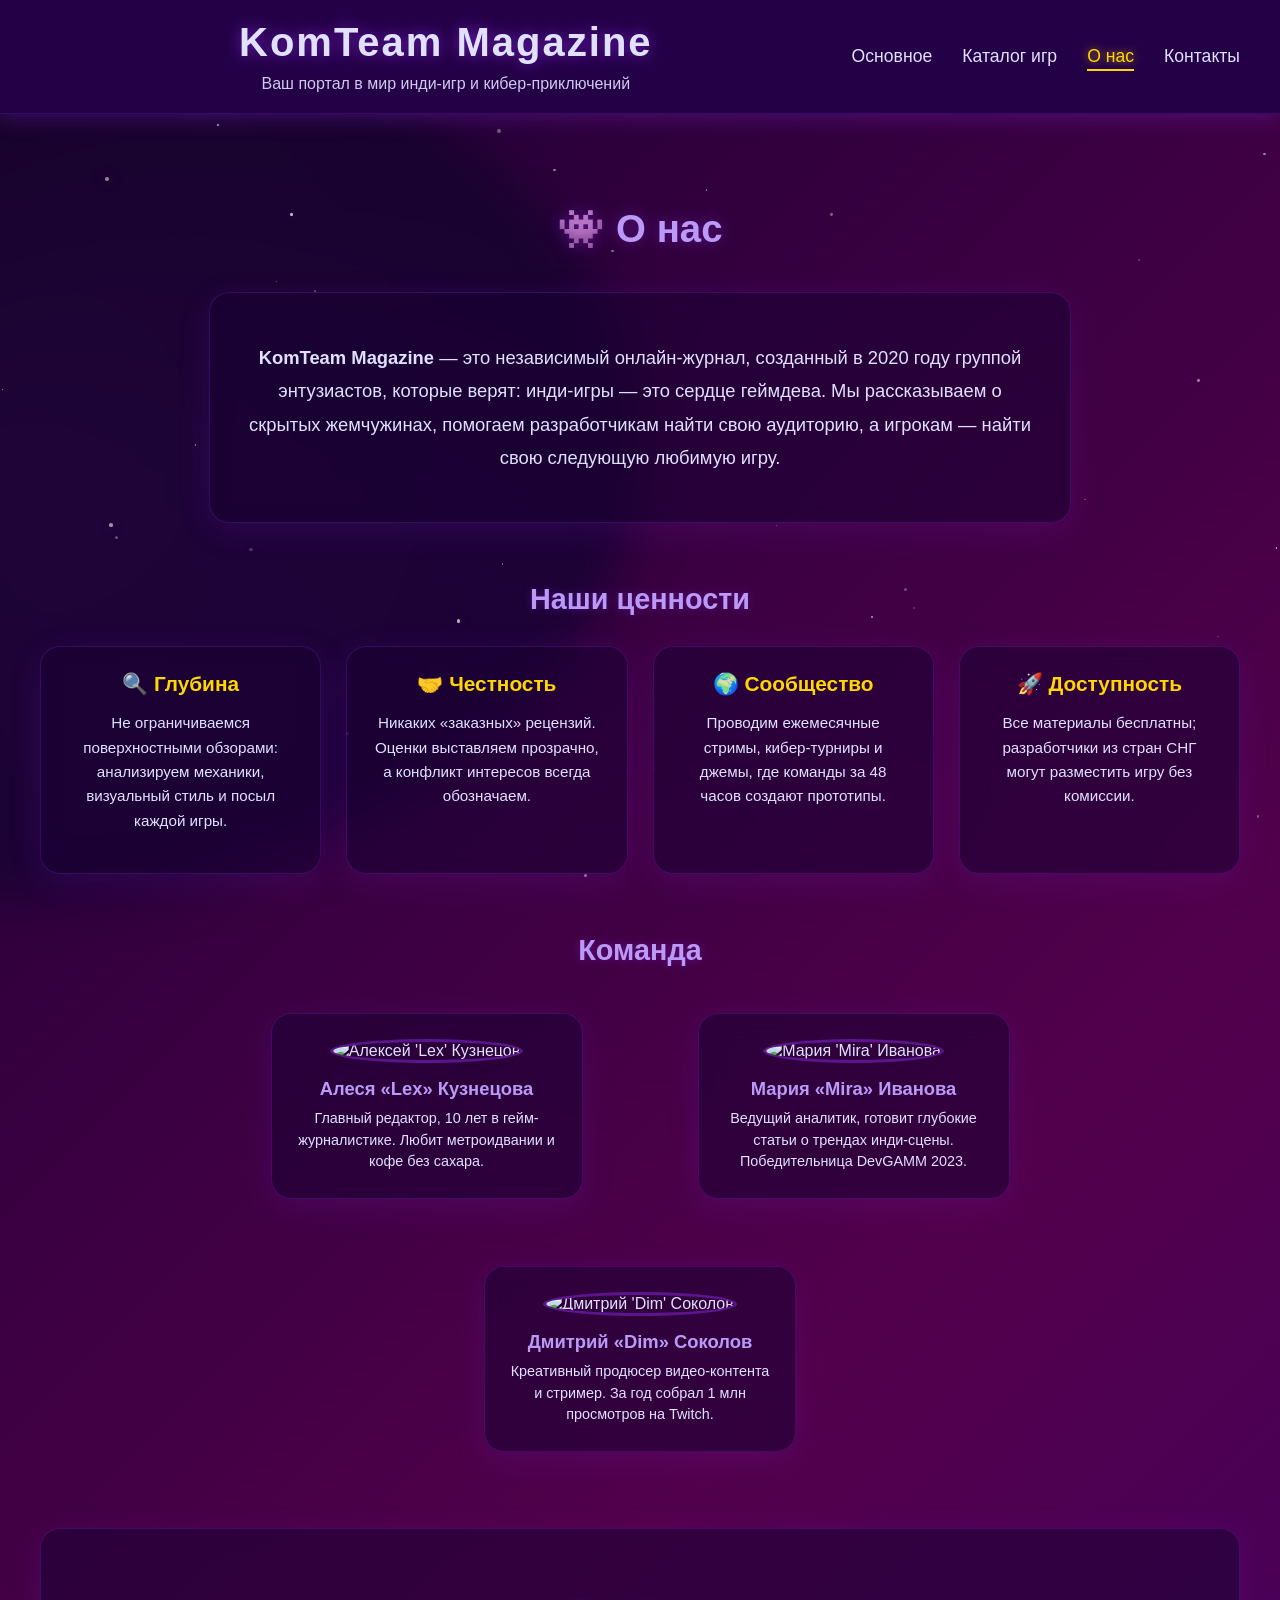
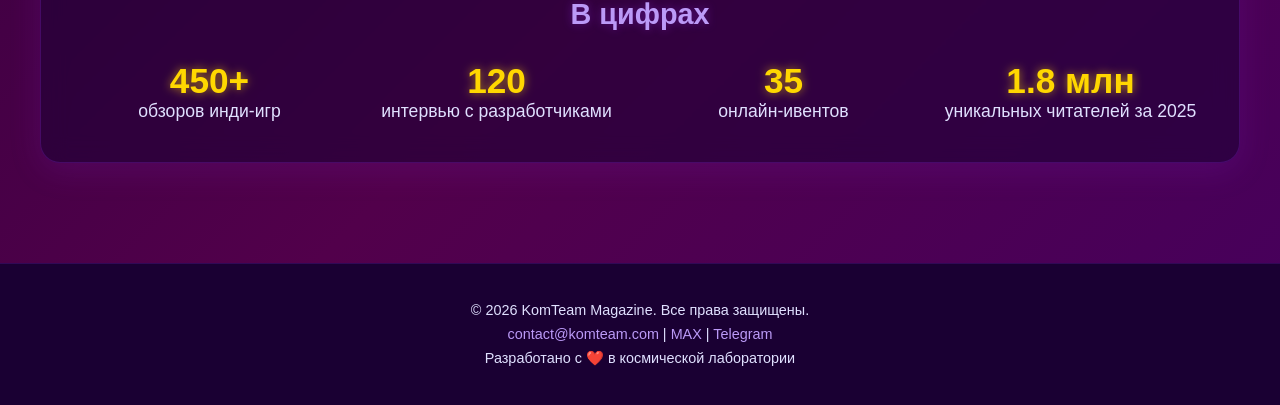
==== About.html @ baf71449 "Рабочий сайт" ====
<!DOCTYPE html>
<html lang="ru">
<head>
  <meta charset="UTF-8">
  <meta name="viewport" content="width=device-width, initial-scale=1.0">
  <title>О нас — KomTeam Magazine</title>
  <link rel="stylesheet" href="Style.css">
</head>
<body>
  <script src="Script.js"></script>

  <!-- ГОЛОВА -->
  <header class="header">
    <div class="header-content">
      <div class="logo">
        <h1>KomTeam Magazine</h1>
        <p>Ваш портал в мир инди-игр и кибер-приключений</p>
      </div>
      <nav class="header-nav">
        <ul>
          <li><a href="Index.html">Основное</a></li>
          <li><a href="Catalog.html">Каталог игр</a></li>
          <li><a href="About.html" class="active">О нас</a></li>
          <li><a href="Contacts.html">Контакты</a></li>
        </ul>
      </nav>
    </div>
  </header>

  <!-- ТЕЛО -->
  <main class="about">
    <h2 class="about-title">👾 О нас</h2>

    <section class="about-intro glass">
      <p><strong>KomTeam Magazine</strong> — это независимый онлайн-журнал, созданный в 2020 году группой энтузиастов, которые верят: инди-игры — это сердце геймдева. Мы рассказываем о скрытых жемчужинах, помогаем разработчикам найти свою аудиторию, а игрокам — найти свою следующую любимую игру.</p>
    </section>

    <section class="about-values">
      <h3>Наши ценности</h3>
      <div class="values-grid">
        <article class="value-card glass"><h4>🔍 Глубина</h4><p>Не ограничиваемся поверхностными обзорами: анализируем механики, визуальный стиль и посыл каждой игры.</p></article>
        <article class="value-card glass"><h4>🤝 Честность</h4><p>Никаких «заказных» рецензий. Оценки выставляем прозрачно, а конфликт интересов всегда обозначаем.</p></article>
        <article class="value-card glass"><h4>🌍 Сообщество</h4><p>Проводим ежемесячные стримы, кибер-турниры и джемы, где команды за 48 часов создают прототипы.</p></article>
        <article class="value-card glass"><h4>🚀 Доступность</h4><p>Все материалы бесплатны; разработчики из стран СНГ могут разместить игру без комиссии.</p></article>
      </div>
    </section>

    <section class="about-team">
      <h3>Команда</h3>
      <div class="team-grid">
        <figure class="team-member glass">
          <img src="https://i.pravatar.cc/150?img=47" alt="Алексей 'Lex' Кузнецов">
          <figcaption>
            <strong>Алеся «Lex» Кузнецова</strong>
            <span>Главный редактор, 10 лет в гейм-журналистике. Любит метроидвании и кофе без сахара.</span>
          </figcaption>
        </figure>
        <figure class="team-member glass">
          <img src="https://i.pravatar.cc/150?img=25" alt="Мария 'Mira' Иванова">
          <figcaption>
            <strong>Мария «Mira» Иванова</strong>
            <span>Ведущий аналитик, готовит глубокие статьи о трендах инди-сцены. Победительница DevGAMM 2023.</span>
          </figcaption>
        </figure>
        <figure class="team-member glass">
          <img src="https://i.pravatar.cc/150?img=60" alt="Дмитрий 'Dim' Соколов">
          <figcaption>
            <strong>Дмитрий «Dim» Соколов</strong>
            <span>Креативный продюсер видео-контента и стример. За год собрал 1 млн просмотров на Twitch.</span>
          </figcaption>
        </figure>
      </div>
    </section>

    <section class="about-stats glass">
      <h3>В цифрах</h3>
      <ul class="stats-list">
        <li><span>450+</span> обзоров инди-игр</li>
        <li><span>120</span> интервью с разработчиками</li>
        <li><span>35</span> онлайн-ивентов</li>
        <li><span>1.8 млн</span> уникальных читателей за 2025</li>
      </ul>
    </section>
  </main>

  <!-- НОГИ -->
  <footer class="footer">
    <p>© 2026 KomTeam Magazine. Все права защищены.</p>
    <p>
      <a href="mailto:contact@komteam.com">contact@komteam.com</a> |
      <a href="https://max.ru/komteam">MAX</a> |
      <a href="https://telegram.com/komteam">Telegram</a>
    </p>
    <p>Разработано с ❤️ в космической лаборатории</p>
  </footer>

  <!-- Анимационные элементы фона -->
  <div class="galaxy"></div>
</body>
</html>
---- Style.css ----
body {
    margin: 0;
    padding: 0;
    height: 100vh;
    overflow-y: auto;
    font-family: 'Arial', sans-serif;
    color: #e0e0ff;
    background: linear-gradient(135deg, #1a0033, #52004b, #3a006e, #240047, #1a0033);
    background-size: 400% 400%;
    animation: cosmicGradient 18s ease infinite;
  }
  
  /* Голова */
  .header {
    background-color: #240047;
    color: #e0e0ff;
    text-align: center;
    padding: 40px 20px;
    box-shadow: 0 4px 20px rgba(138, 43, 226, 0.3);
    position: relative;
    z-index: 10;
    border-bottom: 1px solid rgba(138, 43, 226, 0.2);
  }
  
  .header h1 {
    margin: 0 0 10px 0;
    font-size: 3rem;
    text-shadow: 0 0 15px rgba(138, 43, 226, 0.7);
    letter-spacing: 2px;
  }
  
  .header p {
    margin: 0;
    font-size: 1.1rem;
    opacity: 0.9;
  }
  
  /* Тело — каталог игр */
  .catalog {
    padding: 40px 20px;
    display: grid;
    grid-template-columns: repeat(auto-fill, minmax(250px, 1fr));
    gap: 30px;
    margin-bottom: 60px;
    position: relative;
    z-index: 10;
  }
  
  .game-card {
    background-color: rgba(26, 0, 51, 0.6);
    border-radius: 15px;
    padding: 20px;
    text-align: center;
    border: 1px solid rgba(138, 43, 226, 0.3);
    backdrop-filter: blur(10px);
    transition: transform 0.3s ease, box-shadow 0.3s ease;
  }
  
  .game-card:hover {
    transform: translateY(-8px);
    box-shadow: 0 10px 30px rgba(138, 43, 226, 0.4);
  }
  
  .game-card img {
    width: 120px;
    height: 120px;
    border-radius: 10px;
    margin-bottom: 15px;
    border: 1px solid rgba(138, 43, 226, 0.4);
  }
  
  .game-card h3 {
    margin: 10px 0 5px;
    color: #bb9af7;
    font-size: 1.4rem;
  }
  
  .game-card p {
    color: #d0d0ff;
    font-size: 0.95rem;
    line-height: 1.5;
  }
  
  /* Ноги (футер) */
  .footer {
    background-color: #1a0033;
    color: #e0e0ff;
    text-align: center;
    padding: 30px 20px;
    border-top: 1px solid rgba(138, 43, 226, 0.2);
    position: relative;
    z-index: 10;
    margin-top: 40px;
  }
  
  .footer p {
    margin: 8px 0;
    font-size: 0.9rem;
  }
  
  .footer a {
    color: #bb9af7;
    text-decoration: none;
    transition: color 0.3s ease;
  }
  
  .footer a:hover {
    color: #e0e0ff;
    text-shadow: 0 0 8px rgba(138, 43, 226, 0.8);
  }
  
  /* Звёзды — случайные, мерцающие */
  .star {
    position: absolute;
    background-color: #fff;
    border-radius: 50%;
    animation: twinkle var(--duration) ease-in-out infinite;
    opacity: var(--opacity);
    box-shadow: 0 0 var(--glow) rgba(138, 43, 226, 0.8);
  }
  
  @keyframes twinkle {
    0%, 100% { opacity: var(--opacity); transform: scale(1); }
    50% { opacity: 0; transform: scale(0.8); }
  }
  
  /* Галактика */
  .galaxy {
    position: absolute;
    bottom: -100px;
    left: 50%;
    transform: translateX(-50%);
    width: 400px;
    height: 200px;
    background: radial-gradient(ellipse, rgba(138, 43, 226, 0.2), transparent 70%);
    border-radius: 50%;
    filter: blur(25px);
    z-index: -1;
    animation: drift 30s linear infinite;
  }
  
  @keyframes drift {
    0% { transform: translateX(-50%) translateY(0); }
    100% { transform: translateX(-50%) translateY(20px); }
  }

  /* БЛОК НОВОСТЕЙ */
.news {
    padding: 60px 20px;
    background-color: rgba(26, 0, 51, 0.4);
    margin: 0 auto;
    max-width: 1200px;
    border-radius: 20px;
    margin-top: 40px;
    margin-bottom: 40px;
    backdrop-filter: blur(10px);
    border: 1px solid rgba(138, 43, 226, 0.2);
    box-shadow: 0 8px 30px rgba(138, 43, 226, 0.1);
    position: relative;
    z-index: 10;
  }
  
  .news h2 {
    text-align: center;
    color: #bb9af7;
    margin-bottom: 30px;
    font-size: 2rem;
    text-shadow: 0 0 10px rgba(138, 43, 226, 0.5);
  }
  
  .news-grid {
    display: grid;
    grid-template-columns: repeat(auto-fill, minmax(300px, 1fr));
    gap: 25px;
  }
  
  .news-card {
    background-color: rgba(26, 0, 51, 0.7);
    border-radius: 15px;
    padding: 20px;
    border: 1px solid rgba(138, 43, 226, 0.3);
    transition: transform 0.3s ease, box-shadow 0.3s ease;
    backdrop-filter: blur(8px);
  }
  
  .news-card:hover {
    transform: translateY(-6px);
    box-shadow: 0 10px 25px rgba(138, 43, 226, 0.3);
  }
  
  .news-card h3 {
    color: #bb9af7;
    margin-bottom: 12px;
    font-size: 1.3rem;
  }
  
  .news-card p {
    color: #d0d0ff;
    font-size: 0.95rem;
    line-height: 1.6;
    margin-bottom: 12px;
  }
  
  .news-card time {
    display: block;
    font-size: 0.85rem;
    color: #9ca8c2;
    font-style: italic;
  }

  .top-games {
    padding: 40px 20px;
    text-align: center;
    position: relative;
    z-index: 10;
}

.top-games h2 {
    color: #bb9af7;
    margin-bottom: 50px;
    font-size: 2.2rem;
    text-shadow: 0 0 10px rgba(138, 43, 226, 0.5);
}

/* Пьедестал */
.podium {
    display: flex;
    justify-content: center;
    align-items: flex-end;
    gap: 30px;
    max-width: 1000px;
    margin: 0 auto;
}

.podium-place {
    display: flex;
    flex-direction: column;
    align-items: center;
    transition: transform 0.3s ease;
}

.podium-place:hover {
    transform: scale(1.05);
}

/* Стили для мест на пьедестале */
.first {
    height: 350px;
    order: 2;
}

.second {
    height: 280px;
    order: 1;
}

.third {
    height: 230px;
    order: 3;
}

/* Карточка игры на пьедестале */
.podium-place .game-card {
    background-color: rgba(26, 0, 51, 0.6);
    border-radius: 15px;
    padding: 25px;
    text-align: center;
    border: 1px solid rgba(138, 43, 226, 0.3);
    backdrop-filter: blur(10px);
    transition: all 0.3s ease;
    width: 220px;
    position: relative;
    text-decoration: none;
    color: #e0e0ff;
    display: block;
}

.podium-place .game-card:hover {
    box-shadow: 0 15px 40px rgba(138, 43, 226, 0.5);
    transform: translateY(-10px);
}

.podium-place .game-card img {
    width: 100px;
    height: 100px;
    border-radius: 10px;
    margin-bottom: 15px;
    border: 2px solid rgba(138, 43, 226, 0.5);
    object-fit: cover;
}

.podium-place .game-card h3 {
    margin: 10px 0 5px;
    color: #bb9af7;
    font-size: 1.3rem;
}

.podium-place .game-card p {
    color: #d0d0ff;
    font-size: 0.9rem;
    line-height: 1.5;
    margin-bottom: 15px;
}

/* Медаль места */
.place-badge {
    position: absolute;
    top: -15px;
    right: -15px;
    width: 50px;
    height: 50px;
    background: linear-gradient(135deg, #ffd700, #ffb900);
    border-radius: 50%;
    display: flex;
    align-items: center;
    justify-content: center;
    font-weight: bold;
    font-size: 1.5rem;
    color: #1a0033;
    border: 3px solid #1a0033;
    box-shadow: 0 4px 15px rgba(255, 215, 0, 0.5);
}

.first .place-badge {
    background: linear-gradient(135deg, #ffd700, #ffec8b);
}

.second .place-badge {
    background: linear-gradient(135deg, #c0c0c0, #a8a8a8);
    color: #1a0033;
}

.third .place-badge {
    background: linear-gradient(135deg, #cd7f32, #b8860b);
}

/* Обновлённый стиль для шапки */
.header {
  background-color: #240047;
  color: #e0e0ff;
  padding: 20px 40px;
  box-shadow: 0 4px 20px rgba(138, 43, 226, 0.3);
  position: relative;
  z-index: 10;
  border-bottom: 1px solid rgba(138, 43, 226, 0.2);
}

.header-content {
  display: flex;
  justify-content: space-between;
  align-items: center;
  max-width: 1200px;
  margin: 0 auto;
}

.logo {
  flex: 1;
}

.header h1 {
  margin: 0 0 10px 0;
  font-size: 2.5rem;
  text-shadow: 0 0 15px rgba(138, 43, 226, 0.7);
  letter-spacing: 2px;
}

.header p {
  margin: 0;
  font-size: 1rem;
  opacity: 0.9;
}

/* Стиль для навигационного меню */
.header-nav ul {
  list-style: none;
  padding: 0;
  margin: 0;
  display: flex;
  gap: 30px;
}

.header-nav li {
  position: relative;
}

.header-nav a {
  color: #e0e0ff;
  text-decoration: none;
  font-size: 1.1rem;
  font-weight: 500;
  transition: color 0.3s ease;
  padding: 5px 0;
  position: relative;
}

.header-nav a:hover {
  color: #bb9af7;
  text-shadow: 0 0 8px rgba(138, 43, 226, 0.5);
}

.header-nav a::after {
  content: '';
  position: absolute;
  bottom: 0;
  left: 0;
  width: 0;
  height: 2px;
  background-color: #bb9af7;
  transition: width 0.3s ease;
}

.header-nav a:hover::after {
  width: 100%;
}

/* === О НАС === */
.about {
  padding: 60px 20px;
  max-width: 1200px;
  margin: 0 auto;
  position: relative;
  z-index: 10;
}
.about-title {
  text-align: center;
  color: #bb9af7;
  font-size: 2.4rem;
  margin-bottom: 40px;
  text-shadow: 0 0 15px rgba(138, 43, 226, 0.5);
}

/* Glass-эффект */
.glass {
  background: rgba(26, 0, 51, 0.55);
  border: 1px solid rgba(138, 43, 226, 0.25);
  backdrop-filter: blur(12px);
  border-radius: 20px;
  box-shadow: 0 8px 32px rgba(138, 43, 226, 0.15);
  transition: transform .3s ease, box-shadow .3s ease;
}
.glass:hover {
  transform: translateY(-5px);
  box-shadow: 0 12px 40px rgba(138, 43, 226, 0.25);
}

/* Вводный абзац */
.about-intro {
  font-size: 1.15rem;
  line-height: 1.8;
  text-align: center;
  max-width: 800px;
  margin: 0 auto 60px;
  padding: 30px;
}

/* Ценности */
.about-values h3,
.about-team h3,
.about-stats h3 {
  text-align: center;
  color: #bb9af7;
  font-size: 1.8rem;
  margin-bottom: 30px;
  text-shadow: 0 0 10px rgba(138, 43, 226, 0.4);
}
.values-grid {
  display: grid;
  grid-template-columns: repeat(auto-fit, minmax(250px, 1fr));
  gap: 25px;
  margin-bottom: 60px;
}
.value-card {
  padding: 25px;
  text-align: center;
}
.value-card h4 {
  color: #ffd700;
  margin: 0 0 10px;
  font-size: 1.3rem;
}
.value-card p {
  color: #e0e0ff;
  font-size: 0.95rem;
  line-height: 1.6;
}

/* Команда */
.team-grid {
  display: flex;
  flex-wrap: wrap;
  justify-content: center;
  gap: 35px;
  margin-bottom: 60px;
}
.team-member {
  width: 260px;
  text-align: center;
  padding: 25px;
}
.team-member img {
  width: 120px;
  height: 120px;
  border-radius: 50%;
  border: 3px solid rgba(138, 43, 226, 0.5);
  margin-bottom: 15px;
  object-fit: cover;
  transition: transform .3s ease;
}
.team-member:hover img {
  transform: scale(1.05);
}
.team-member figcaption {
  color: #e0e0ff;
}
.team-member strong {
  display: block;
  color: #bb9af7;
  margin-bottom: 8px;
  font-size: 1.15rem;
}
.team-member span {
  font-size: 0.9rem;
  line-height: 1.5;
}

/* Статистика */
.about-stats {
  padding: 40px;
  text-align: center;
}
.stats-list {
  list-style: none;
  padding: 0;
  margin: 0;
  display: flex;
  flex-wrap: wrap;
  justify-content: center;
  gap: 30px;
}
.stats-list li {
  flex: 1 1 200px;
  font-size: 1.1rem;
  color: #e0e0ff;
}
.stats-list span {
  display: block;
  font-size: 2.2rem;
  font-weight: 700;
  color: #ffd700;
  text-shadow: 0 0 10px rgba(255, 215, 0, 0.6);
}

/* Подсветка активного пункта меню */
.header-nav a.active {
  color: #ffd700;
  text-shadow: 0 0 8px rgba(255, 215, 0, 0.7);
}
.header-nav a.active::after {
  width: 100%;
  background-color: #ffd700;
}

/* === КОНТАКТЫ === */
.contacts {
  padding: 60px 20px;
  max-width: 1200px;
  margin: 0 auto;
  position: relative;
  z-index: 10;
}

.contacts-title {
  text-align: center;
  color: #bb9af7;
  font-size: 2.4rem;
  margin-bottom: 40px;
  text-shadow: 0 0 15px rgba(138, 43, 226, 0.5);
}

/* === БЛОК С КАНАЛАМИ (грид) === */
.channels-grid {
  display: grid;
  grid-template-columns: repeat(auto-fit, minmax(240px, 1fr));
  gap: 40px;
  margin-bottom: 50px; /* Отступ снизу — ключевой! */
  padding: 0 10px;
}

.channel-card {
  background: rgba(26, 0, 51, 0.55);
  border: 1px solid rgba(138, 43, 226, 0.25);
  backdrop-filter: blur(12px);
  border-radius: 20px;
  box-shadow: 0 8px 32px rgba(138, 43, 226, 0.15);
  transition: box-shadow 0.3s ease;
  display: flex;
  flex-direction: column;
  align-items: center;
  padding: 30px;
  color: #e0e0ff;
  text-decoration: none;
  text-align: center;
  height: 100%;
  justify-content: center;
  margin: 0;
  box-sizing: border-box;
}

.channel-card:hover {
  transform: translateY(-5px);
  box-shadow: 0 12px 40px rgba(138, 43, 226, 0.25);
}

.channel-card .icon {
  width: 56px;
  height: 56px;
  margin-bottom: 16px;
  background-size: contain;
  background-repeat: no-repeat;
  background-position: center;
}

/* === БЛОК КАНАЛОВ === */
.channels-grid {
  display: grid;
  grid-template-columns: repeat(auto-fit, minmax(240px, 1fr));
  gap: 40px;
  margin-bottom: 50px;
  padding: 0 10px;
}

.channel-card {
  background: rgba(26, 0, 51, 0.55);
  border: 1px solid rgba(138, 43, 226, 0.25);
  backdrop-filter: blur(12px);
  border-radius: 20px;
  box-shadow: 0 8px 32px rgba(138, 43, 226, 0.15);
  transition: box-shadow 0.3s ease;
  display: flex;
  flex-direction: column;
  align-items: center;
  padding: 30px;
  color: #e0e0ff;
  text-decoration: none;
  text-align: center;
  height: 100%;
  justify-content: center;
  margin: 0;
  box-sizing: border-box;
}

.channel-card:hover {
  transform: translateY(-5px);
  box-shadow: 0 12px 40px rgba(138, 43, 226, 0.25);
}

/* === ИКОНКИ КАНАЛОВ — УНИКАЛЬНЫЕ SVG ЛОГОТИПЫ === */

.channel-card.telegram .icon {
  width: 60px;
  height: 60px;
  margin-bottom: 16px;
  background-image: url("data:image/svg+xml,%3Csvg xmlns='http://www.w3.org/2000/svg' viewBox='0 0 24 24' fill='%2300bfff'%3E%3Cpath d='M12 2C6.48 2 2 6.48 2 12s4.48 10 10 10 10-4.48 10-10S17.52 2 12 2zm4.64 6.8c-.15 1.58-.8 5.6-1.13 7.44-.14.8-.42 1.05-.7 1.08-.6.06-1.05-.38-1.62-.76-1.6-1.04-2.4-1.52-3.9-2.48-1.04-.66.18-1.02 1.44-3.22.4-.7.2-1.3-.02-1.7-.5-.9-1.96-2.04-2.7-2.6-.32-.26-.8-.68-.6-.96.2-.28 1.04-.06 1.48.04.6.14 1.36.58 3.6 2.38 1.92 1.4 2.6 2.24 2.86 2.96.06.16.1.4-.14.58z'/%3E%3C/svg%3E");
  background-size: contain;
  background-repeat: no-repeat;
  background-position: center;
}

.channel-card.email .icon {
  width: 60px;
  height: 60px;
  margin-bottom: 16px;
  background-image: url("data:image/svg+xml,%3Csvg xmlns='http://www.w3.org/2000/svg' viewBox='0 0 24 24' fill='%23ffd700'%3E%3Cpath d='M20 4H4c-1.1 0-2 .9-2 2v12c0 1.1.9 2 2 2h16c1.1 0 2-.9 2-2V6c0-1.1-.9-2-2-2zm0 4l-8 5-8-5V6l8 5 8-5v2z'/%3E%3C/svg%3E");
  background-size: contain;
  background-repeat: no-repeat;
  background-position: center;
}

.channel-card.max .icon {
  width: 60px;
  height: 60px;
  margin-bottom: 16px;
  background-image: url("data:image/svg+xml,%3Csvg xmlns='http://www.w3.org/2000/svg' viewBox='0 0 24 24' fill='%23ff4d4d'%3E%3Cpath d='M12 2C6.48 2 2 6.48 2 12s4.48 10 10 10 10-4.48 10-10S17.52 2 12 2zm-2 15l-5-5 1.41-1.41L10 14.17l7.59-7.59L19 8l-9 9z'/%3E%3C/svg%3E");
  background-size: contain;
  background-repeat: no-repeat;
  background-position: center;
}

/* === ДОПОЛНИТЕЛЬНО: ДОБАВИМ ИКОНКИ ДЛЯ ДРУГИХ КАНАЛОВ (если понадобятся) === */
.channel-card.instagram .icon {
  width: 60px;
  height: 60px;
  margin-bottom: 16px;
  background-image: url("data:image/svg+xml,%3Csvg xmlns='http://www.w3.org/2000/svg' viewBox='0 0 24 24' fill='%23e1306c'%3E%3Cpath d='M12 2.163c3.204 0 3.584.012 4.85.07 3.252.148 4.771 1.691 4.919 4.919.058 1.265.069 1.645.069 4.849 0 3.205-.012 3.584-.069 4.849-.149 3.225-1.664 4.771-4.919 4.919-1.266.058-1.644.07-4.85.07-3.204 0-3.584-.012-4.849-.07-3.26-.149-4.771-1.699-4.919-4.92-.058-1.265-.07-1.644-.07-4.849 0-3.204.013-3.583.07-4.849.149-3.227 1.664-4.771 4.919-4.919 1.266-.057 1.645-.069 4.849-.069zm0-2.163c-3.259 0-3.667.014-4.947.072-4.358.2-6.78 2.618-6.98 6.98-.059 1.281-.073 1.689-.073 4.948 0 3.259.014 3.668.072 4.948.2 4.358 2.618 6.78 6.98 6.98 1.281.058 1.689.072 4.948.072 3.259 0 3.668-.014 4.948-.072 4.354-.2 6.782-2.618 6.979-6.98.059-1.28.073-1.689.073-4.948 0-3.259-.014-3.667-.072-4.947-.196-4.354-2.617-6.78-6.979-6.98-1.281-.059-1.69-.073-4.949-.073zm0 5.838c-3.403 0-6.162 2.759-6.162 6.162s2.759 6.163 6.162 6.163 6.162-2.759 6.162-6.163c0-3.403-2.759-6.162-6.162-6.162zm0 10.162c-2.209 0-4-1.79-4-4 0-2.209 1.791-4 4-4s4 1.791 4 4c0 2.21-1.791 4-4 4zm6.406-11.845c-.796 0-1.441.645-1.441 1.44s.645 1.44 1.441 1.44c.795 0 1.439-.645 1.439-1.44s-.644-1.44-1.439-1.44z'/%3E%3C/svg%3E");
  background-size: contain;
  background-repeat: no-repeat;
  background-position: center;
}

/* === БЛОК ФОРМЫ ОБРАТНОЙ СВЯЗИ === */
.contacts-form {
  max-width: 600px;
  margin: 0 auto; /* Центрируем */
  padding: 30px;
  background: rgba(26, 0, 51, 0.55);
  border: 1px solid rgba(138, 43, 226, 0.25);
  backdrop-filter: blur(12px);
  border-radius: 20px;
  box-shadow: 0 8px 32px rgba(138, 43, 226, 0.15);
  transition: box-shadow 0.3s ease;
  margin-top: 50px; /* ✅ КЛЮЧЕВОЙ ОТСТУП СВЕРХУ */
  margin-bottom: 50px; /* ✅ КЛЮЧЕВОЙ ОТСТУП СНИЗУ */
}

.contacts-form label {
  display: block;
  margin-bottom: 15px;
  color: #e0e0ff;
  font-size: 0.95rem;
}

.contacts-form input,
.contacts-form select,
.contacts-form textarea {
  width: 100%;
  padding: 10px 12px;
  margin-top: 6px;
  border: 1px solid rgba(138, 43, 226, 0.4);
  border-radius: 8px;
  background: rgba(26, 0, 51, 0.4);
  color: #fff;
  font-family: inherit;
  font-size: 1rem;
  transition: border-color 0.3s ease;
}

.contacts-form input:focus,
.contacts-form select:focus,
.contacts-form textarea:focus {
  outline: none;
  border-color: #bb9af7;
  box-shadow: 0 0 8px rgba(138, 43, 226, 0.6);
}

.submit-btn {
  display: inline-flex;
  align-items: center;
  gap: 8px;
  padding: 12px 28px;
  background: linear-gradient(90deg, #8a2be2 0%, #bb9af7 100%);
  border: none;
  border-radius: 30px;
  color: #fff;
  font-weight: 600;
  font-size: 1rem;
  cursor: pointer;
  transition: transform 0.3s ease, box-shadow 0.3s ease;
}

.submit-btn:hover {
  transform: translateY(-2px);
  box-shadow: 0 8px 20px rgba(138, 43, 226, 0.4);
}

.form-status {
  margin-top: 15px;
  font-size: 0.9rem;
  color: #ffd700;
}

/* === БЛОК РЕКВИЗИТОВ === */
.contacts-details {
  max-width: 600px;
  margin: 0 auto;
  padding: 30px;
  background: rgba(26, 0, 51, 0.55);
  border: 1px solid rgba(138, 43, 226, 0.25);
  backdrop-filter: blur(12px);
  border-radius: 20px;
  box-shadow: 0 8px 32px rgba(138, 43, 226, 0.15);
  transition: box-shadow 0.3s ease;
  margin-top: 50px; /* ✅ КЛЮЧЕВОЙ ОТСТУП СВЕРХУ */
  margin-bottom: 40px; /* ✅ Отступ снизу */
}

.contacts-details:hover {
  transform: translateY(-5px);
  box-shadow: 0 12px 40px rgba(138, 43, 226, 0.25);
}

.contacts-details address {
  color: #e0e0ff;
  font-style: normal;
  line-height: 1.7;
}

.contacts-details a {
  color: #bb9af7;
  text-decoration: none;
}

.contacts-details a:hover {
  text-decoration: underline;
}

/* === ОБЩИЙ ПЕРЕХОД ДЛЯ ВСЕХ ИНТЕРАКТИВНЫХ ЭЛЕМЕНТОВ === */
.channel-card,
.contacts-form,
.contacts-details {
  transition: transform 0.3s cubic-bezier(0.25, 0.46, 0.45, 0.94), 
              box-shadow 0.3s cubic-bezier(0.25, 0.46, 0.45, 0.94);
  /* 
     cubic-bezier(0.25, 0.46, 0.45, 0.94) — это "ease-in-out" с лёгким "bounce"
     более плавный и современный, чем просто "ease" или "linear"
  */
}

/* === ЭФФЕКТ НАВЕДЕНИЯ — ЕДИНЫЙ ДЛЯ ВСЕХ === */
.channel-card:hover,
.contacts-form:hover,
.contacts-details:hover {
  transform: translateY(-5px);
  box-shadow: 0 12px 40px rgba(138, 43, 226, 0.25);
}

/* === ОСТАЛЬНЫЕ СТИЛИ (без дублирования transition) === */
.channel-card {
  background: rgba(26, 0, 51, 0.55);
  border: 1px solid rgba(138, 43, 226, 0.25);
  backdrop-filter: blur(12px);
  border-radius: 20px;
  box-shadow: 0 8px 32px rgba(138, 43, 226, 0.15);
  display: flex;
  flex-direction: column;
  align-items: center;
  padding: 30px;
  color: #e0e0ff;
  text-decoration: none;
  text-align: center;
  height: 100%;
  justify-content: center;
  margin: 0;
  box-sizing: border-box;
}

.contacts-form,
.contacts-details {
  max-width: 600px;
  margin: 0 auto;
  padding: 30px;
  background: rgba(26, 0, 51, 0.55);
  border: 1px solid rgba(138, 43, 226, 0.25);
  backdrop-filter: blur(12px);
  border-radius: 20px;
  box-shadow: 0 8px 32px rgba(138, 43, 226, 0.15);
  color: #e0e0ff;
}

.contacts-form {
  margin-top: 50px;
  margin-bottom: 50px;
}

.contacts-details {
  margin-top: 50px;
  margin-bottom: 40px;
}

/* === КАТАЛОГ ИГР === */
.catalog {
  padding: 60px 20px;
  display: flex;
  flex-direction: column;
  align-items: center;
  margin-bottom: 60px;
  position: relative;
  z-index: 10;
}

.catalog h2 {
  color: #bb9af7;
  margin-bottom: 20px;
  font-size: 2.5rem;
  text-shadow: 0 0 10px rgba(138, 43, 226, 0.5);
}

.catalog-intro {
  text-align: center;
  max-width: 800px;
  margin-bottom: 50px;
  font-size: 1.1rem;
  color: #d0d0ff;
  line-height: 1.7;
}

/* ФИЛЬТРЫ */
.filters {
  display: flex;
  flex-wrap: wrap;
  justify-content: center;
  gap: 20px;
  margin-bottom: 50px;
  padding: 20px;
  background: rgba(26, 0, 51, 0.5);
  border-radius: 15px;
  border: 1px solid rgba(138, 43, 226, 0.2);
  backdrop-filter: blur(10px);
}

.filters label {
  color: #e0e0ff;
  font-size: 0.95rem;
  margin-bottom: 5px;
  white-space: nowrap;
}

.filters select,
.filters button {
  padding: 8px 12px;
  border-radius: 8px;
  border: 1px solid rgba(138, 43, 226, 0.4);
  background: rgba(26, 0, 51, 0.4);
  color: #e0e0ff;
  font-size: 0.95rem;
  cursor: pointer;
  transition: all 0.3s ease;
}

.filters select:focus,
.filters button:focus {
  outline: none;
  border-color: #bb9af7;
  box-shadow: 0 0 8px rgba(138, 43, 226, 0.6);
}

.filters button {
  background: linear-gradient(90deg, #8a2be2, #bb9af7);
  color: white;
  border: none;
  font-weight: 600;
  padding: 8px 20px;
  transition: transform 0.2s ease;
}

.filters button:hover {
  transform: translateY(-2px);
  box-shadow: 0 5px 15px rgba(138, 43, 226, 0.4);
}

/* СЕТКА ИГР */
.games-grid {
  display: grid;
  grid-template-columns: repeat(auto-fill, minmax(250px, 1fr));
  gap: 30px;
  margin-bottom: 60px;
  width: 100%;
  max-width: 1400px;
}

/* Карточка игры (обновлённая) */
.game-card {
  background-color: rgba(26, 0, 51, 0.6);
  border-radius: 15px;
  padding: 20px;
  text-align: center;
  border: 1px solid rgba(138, 43, 226, 0.3);
  backdrop-filter: blur(10px);
  transition: transform 0.3s ease, box-shadow 0.3s ease;
  text-decoration: none;
  color: #e0e0ff;
  display: flex;
  flex-direction: column;
  align-items: center;
  height: 100%;
}

.game-card:hover {
  transform: translateY(-8px);
  box-shadow: 0 10px 30px rgba(138, 43, 226, 0.4);
}

.game-card img {
  width: 120px;
  height: 120px;
  border-radius: 10px;
  margin-bottom: 15px;
  border: 1px solid rgba(138, 43, 226, 0.4);
  object-fit: cover;
}

.game-card h3 {
  margin: 10px 0 5px;
  color: #bb9af7;
  font-size: 1.4rem;
  line-height: 1.3;
}

.game-card p {
  color: #d0d0ff;
  font-size: 0.95rem;
  line-height: 1.5;
  margin-bottom: 15px;
}

.game-meta {
  display: flex;
  flex-wrap: wrap;
  justify-content: center;
  gap: 10px;
  margin-top: auto;
}

.game-meta span {
  font-size: 0.8rem;
  padding: 4px 8px;
  border-radius: 12px;
  background: rgba(138, 43, 226, 0.2);
  color: #bb9af7;
  border: 1px solid rgba(138, 43, 226, 0.3);
}

.game-meta .genre {
  background: rgba(255, 215, 0, 0.15);
  color: #ffd700;
  border-color: rgba(255, 215, 0, 0.3);
}

.game-meta .platform {
  background: rgba(72, 187, 120, 0.15);
  color: #48bb78;
  border-color: rgba(72, 187, 120, 0.3);
}

/* ПАГИНАЦИЯ */
.pagination {
  display: flex;
  gap: 8px;
  margin-bottom: 60px;
  flex-wrap: wrap;
  justify-content: center;
}

.page-btn {
  width: 40px;
  height: 40px;
  border: none;
  border-radius: 8px;
  background: rgba(26, 0, 51, 0.6);
  color: #d0d0ff;
  font-size: 1rem;
  cursor: pointer;
  transition: all 0.3s ease;
  border: 1px solid rgba(138, 43, 226, 0.3);
}

.page-btn:hover {
  background: rgba(138, 43, 226, 0.3);
  transform: translateY(-2px);
}

.page-btn.active {
  background: linear-gradient(90deg, #8a2be2, #bb9af7);
  color: white;
  box-shadow: 0 0 12px rgba(138, 43, 226, 0.5);
}

.page-btn:disabled {
  opacity: 0.5;
  cursor: not-allowed;
}

/* НОВОСТИ */
.news {
  padding: 40px 20px;
  width: 100%;
  max-width: 1400px;
  margin-top: 60px;
}

.news h2 {
  color: #bb9af7;
  text-align: center;
  margin-bottom: 40px;
  font-size: 2rem;
  text-shadow: 0 0 10px rgba(138, 43, 226, 0.5);
}

.news-grid {
  display: grid;
  grid-template-columns: repeat(auto-fit, minmax(300px, 1fr));
  gap: 30px;
}

.news-card {
  background: rgba(26, 0, 51, 0.6);
  border-radius: 15px;
  padding: 25px;
  border: 1px solid rgba(138, 43, 226, 0.3);
  backdrop-filter: blur(10px);
  transition: transform 0.3s ease, box-shadow 0.3s ease;
  color: #e0e0ff;
  text-align: center;
}

.news-card:hover {
  transform: translateY(-5px);
  box-shadow: 0 10px 25px rgba(138, 43, 226, 0.3);
}

.news-card h3 {
  color: #bb9af7;
  margin-bottom: 12px;
  font-size: 1.4rem;
}

.news-card p {
  color: #d0d0ff;
  margin-bottom: 15px;
  line-height: 1.6;
}

.news-card time {
  font-size: 0.9rem;
  color: #a0a0ff;
  font-style: italic;
}

/* ФОН — ГАЛАКТИКА (анимация) */
.galaxy {
  position: fixed;
  top: 0;
  left: 0;
  width: 100%;
  height: 100%;
  z-index: -1;
  background: linear-gradient(135deg, #0a0015, #1a0033);
  overflow: hidden;
  pointer-events: none;
}

.galaxy::before {
  content: '';
  position: absolute;
  top: 50%;
  left: 50%;
  width: 2000px;
  height: 2000px;
  background: radial-gradient(circle, rgba(138, 43, 226, 0.1) 0%, transparent 70%);
  transform: translate(-50%, -50%);
  animation: pulse 8s infinite alternate;
}

.galaxy::after {
  content: '';
  position: absolute;
  top: 0;
  left: 0;
  width: 100%;
  height: 100%;
  background: url('data:image/svg+xml;utf8,<svg xmlns="http://www.w3.org/2000/svg" width="100" height="100" viewBox="0 0 100 100"><circle cx="50" cy="50" r="1" fill="%23bb9af7" opacity="0.6"/></svg>') repeat;
  opacity: 0.3;
  animation: starTwinkle 3s infinite;
}

@keyframes pulse {
  0% { transform: translate(-50%, -50%) scale(0.8); opacity: 0.4; }
  100% { transform: translate(-50%, -50%) scale(1.2); opacity: 0.8; }
}

@keyframes starTwinkle {
  0%, 100% { opacity: 0.2; }
  50% { opacity: 0.8; }
}

/* АДАПТИВНОСТЬ */
@media (max-width: 768px) {
  .catalog h2 { font-size: 2rem; }
  .catalog-intro { font-size: 1rem; }
  .filters { flex-direction: column; align-items: stretch; gap: 15px; }
  .games-grid { grid-template-columns: repeat(auto-fill, minmax(200px, 1fr)); }
  .game-card img { width: 100px; height: 100px; }
  .game-card h3 { font-size: 1.2rem; }
  .pagination { justify-content: center; }
  .page-btn { width: 35px; height: 35px; font-size: 0.9rem; }
  .news-grid { grid-template-columns: 1fr; }
  .news-card { padding: 20px; }
}

@media (max-width: 480px) {
  .header-content { flex-direction: column; text-align: center; }
  .header-nav ul { flex-wrap: wrap; justify-content: center; }
  .header-nav ul li { margin: 5px; }
  .catalog { padding: 40px 15px; }
  .games-grid { gap: 20px; }
  .game-card { padding: 15px; }
  .game-card h3 { font-size: 1.1rem; }
  .game-meta { gap: 5px; }
  .game-meta span { font-size: 0.7rem; padding: 3px 6px; }
  .news h2 { font-size: 1.7rem; }
  .news-card h3 { font-size: 1.2rem; }
}

.contacts-channels h3 {
  text-align: center;
  margin: 10 0 20px 0; /* Убираем стандартные отступы и добавляем отступ снизу */
  color: #e0e0ff;
  font-size: 1.5rem;
  font-weight: 600;
}

/* Блок с отзывами пользователей */
.contacts-reviews {
  max-width: 1000px;
  margin: 50px auto;
  padding: 30px;
  background: rgba(26, 0, 51, 0.55);
  border: 1px solid rgba(138, 43, 226, 0.25);
  backdrop-filter: blur(12px);
  border-radius: 20px;
  box-shadow: 0 8px 32px rgba(138, 43, 226, 0.15);
  color: #e0e0ff;
}

.contacts-reviews h3 {
  text-align: center;
  margin-bottom: 30px;
  font-size: 1.8rem;
  color: #bb9af7;
  text-shadow: 0 0 10px rgba(138, 43, 226, 0.4);
}

.reviews-grid {
  display: grid;
  grid-template-columns: repeat(auto-fit, minmax(280px, 1fr));
  gap: 25px;
}

.review-card {
  background: rgba(26, 0, 51, 0.7);
  border-radius: 12px;
  padding: 20px;
  border: 1px solid rgba(138, 43, 226, 0.2);
  transition: transform 0.3s ease, box-shadow 0.3s ease;
}

.review-card:hover {
  transform: translateY(-5px);
  box-shadow: 0 10px 25px rgba(138, 43, 226, 0.2);
}

.review-header {
  display: flex;
  justify-content: space-between;
  margin-bottom: 10px;
  font-size: 0.9rem;
}

.review-author {
  font-weight: 600;
  color: #bb9af7;
}

.review-date {
  color: #a0a0ff;
  font-style: italic;
}

.review-rating {
  color: #ffd700;
  font-size: 1.2rem;
  margin-bottom: 12px;
}

.review-text {
  font-size: 0.95rem;
  line-height: 1.6;
  color: #e0e0ff;
}

/* Адаптивность для блока отзывов */
@media (max-width: 768px) {
  .reviews-grid {
    grid-template-columns: 1fr;
  }
}

.filters label {
  display: flex;
  align-items: center; /* Вертикальное выравнивание */
  justify-content: center; /* Горизонтальное выравнивание */
}
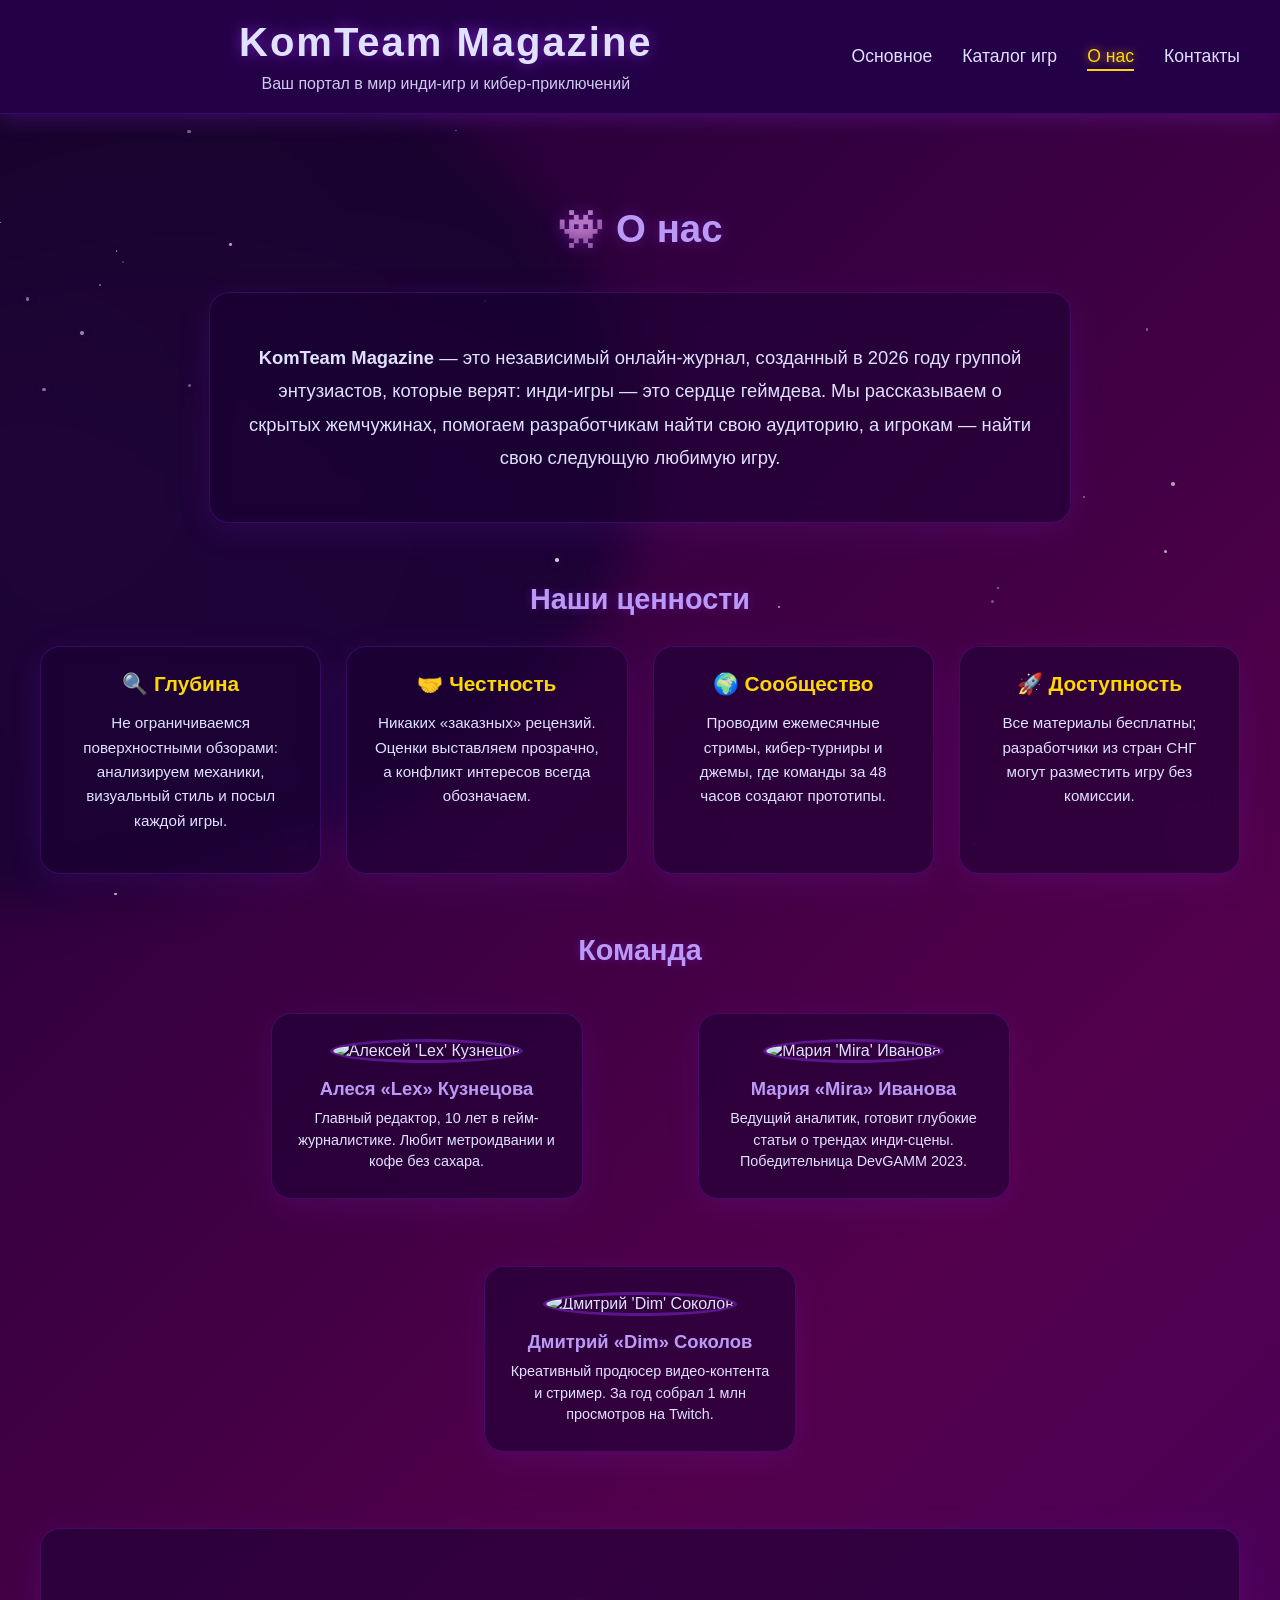
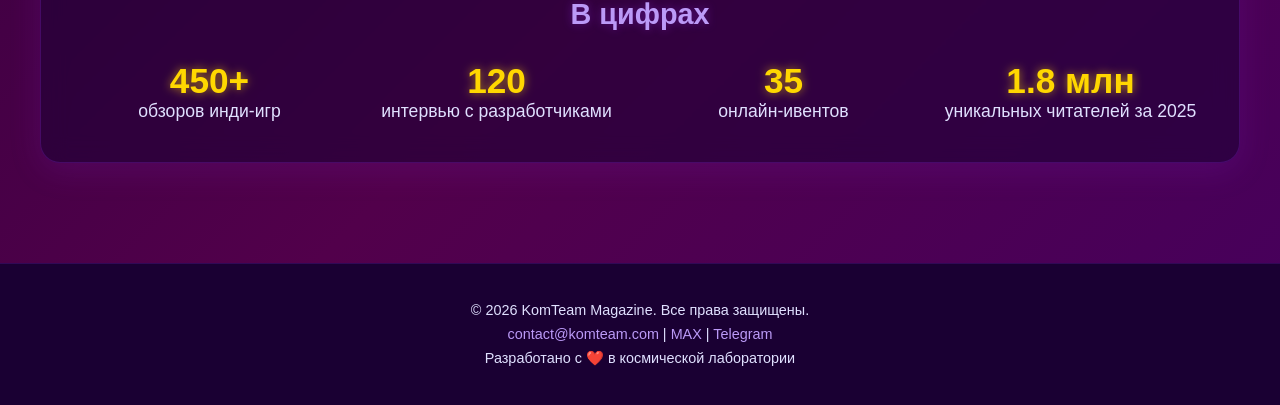
==== commit 4a16347f: "Обновление" ====
--- a/About.html
+++ b/About.html
@@ -32,7 +32,7 @@
     <h2 class="about-title">👾 О нас</h2>
 
     <section class="about-intro glass">
-      <p><strong>KomTeam Magazine</strong> — это независимый онлайн-журнал, созданный в 2020 году группой энтузиастов, которые верят: инди-игры — это сердце геймдева. Мы рассказываем о скрытых жемчужинах, помогаем разработчикам найти свою аудиторию, а игрокам — найти свою следующую любимую игру.</p>
+      <p><strong>KomTeam Magazine</strong> — это независимый онлайн-журнал, созданный в 2026 году группой энтузиастов, которые верят: инди-игры — это сердце геймдева. Мы рассказываем о скрытых жемчужинах, помогаем разработчикам найти свою аудиторию, а игрокам — найти свою следующую любимую игру.</p>
     </section>
 
     <section class="about-values">
